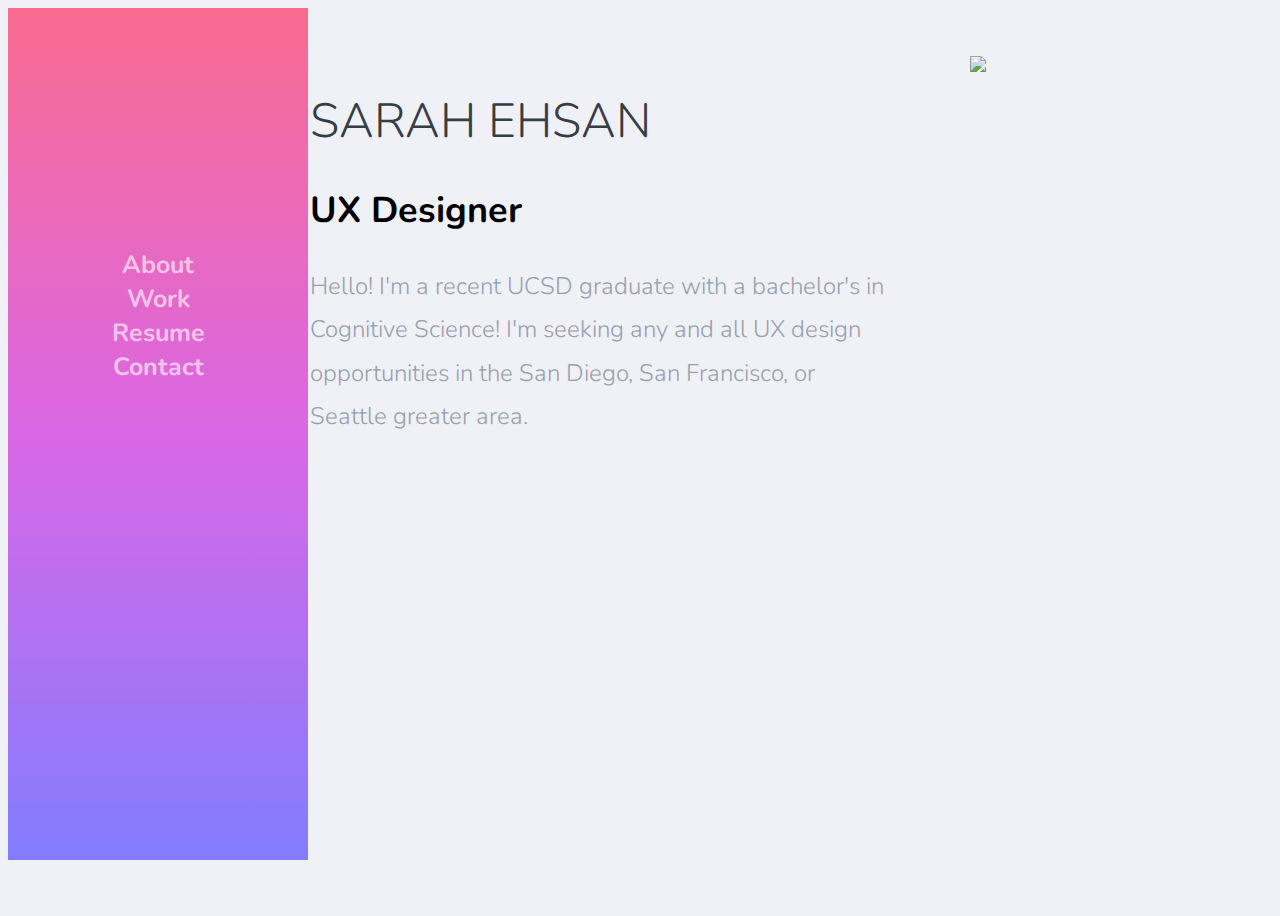
==== index.html @ 1e72e8f2 "website" ====
<!DOCTYPE html>
<html lang="en">
<head>
    <meta charset="utf-8">
  <title>Sarah Ehsan</title>
    <link rel="stylesheet" href="styles.css" type="text/css">
    <link rel="stylesheet" href="normalsize.css" type="text/css">
</head>
<body>

    <div class="container">
        <div class="sidebar">
            <nav>
                <ul>
                    <li><a href="index.html">About</a></li>
                    <li><a href="work.html">Work</a></li>
                    <li><a href="resume.html">Resume</a></li>
                    <li><a href="contact.html">Contact</a></li>
                </ul>
            </nav>
        </div>
        <div class="content"></div>
            <section class="hero">
                <img src="images/Mebeingcute.png"
                <div class="hero-content">
                    <h1>SARAH EHSAN</h1>
                    <h2>UX Designer</h2>
                    <p>Hello! I'm a recent UCSD graduate with a bachelor's in Cognitive Science!
                        I'm seeking any and all UX design opportunities in the San Diego,
                        San Francisco, or Seattle greater area.</p>
                    </div>
                </section>
  



    </body>
    </html>
---- styles.css ----
@import url('https://fonts.googleapis.com/css?family=Nunito:300,400,700');
body {
    font-family: 'Nunito', sans-serif;
    background: #EFF1F7;
}
.content {
    grid-area: content;
    
}
.sidebar {
    grid-area: sidebar;
    background: linear-gradient(to right,
    rgba(249,107,142,1),
    rgba(218,103,230,1),
    rgba(130,125,253,1));
    justify-content: center;
}
.footer {
    grid-area: footer;
    background: white;
}
.container {
    font-size: 1.5em;
    width: 100%;
    height: 100vh;
    display: grid;
    grid-template-areas:
        "sidebar"
        "content"
        "footer";
    grid-template-columns: 1fr;
    grid-template-rows: 130px 800px 250px;
    
}
.content,
.sidebar,
.footer {
    padding: 1em;
}
nav ul {
    margin: 0;
    padding: 0;
    display: flex;
    justify-content: space-between;
    text-align: center;
}
nav li {
    list-style: none;
    padding: lem 0;
}
nav li a {
    color: white;
    font-weight: 700;
    opacity: 0.6;
    text-decoration: none;
    transition: 0.3s;
}
nav li a:hover {
    opacity: 1;
}
.hero {
    max-width: 960px;
    margin: 0 auto;
    text-align: center;
}
.hero img {
    width: 400px;
}
.hero h1 {
    font-size: 2em;
    font-weight: 300;
    color: #373d46;
}
.hero p {
    font-weight: 300;
    line-height: 1.8em;
    color: #98a0ad;
}

@media (min-width: 1040px) {
    .container {
        grid-template-areas:
        "sidebar content"
        "sidebarfooter";
    grid-template-columns: 300px 1fr;
    grid-template-rows: 1fr auto;
    }
    nav ul {
        display: flex;
        justify-content: space-between;
        flex-direction: column;
        font-size: 25px;
        text-decoration: none;
    }
    .sidebar {
        background: linear-gradient(
            rgba(249, 107, 142, 1),
            rgba(218, 103, 230, 1),
            rgba(130, 125, 254, 1));
            padding-top: 10em;
    }
    .hero {
        text-align: left;
        margin: 2em auto;
    }
    .hero img {
        width: 300px;
        float: right;
    }
    .hero p {
        width: 60%
    }
    
    }
   
    }
    
}
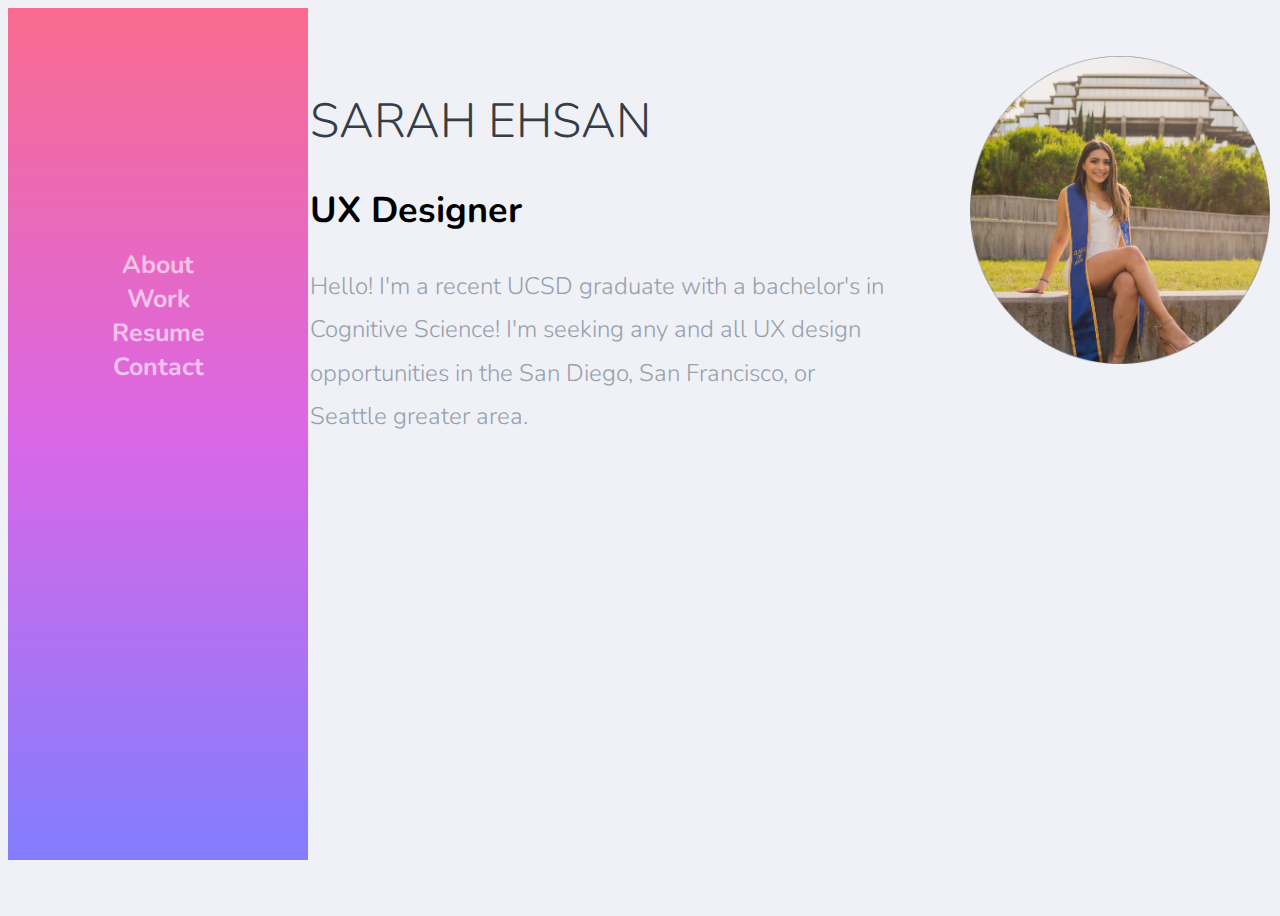
==== commit 12812338: "Update index.html" ====
--- a/index.html
+++ b/index.html
@@ -21,7 +21,7 @@
         </div>
         <div class="content"></div>
             <section class="hero">
-                <img src="images/Mebeingcute.png"
+                <img src="Images/Mebeingcute.png"
                 <div class="hero-content">
                     <h1>SARAH EHSAN</h1>
                     <h2>UX Designer</h2>
